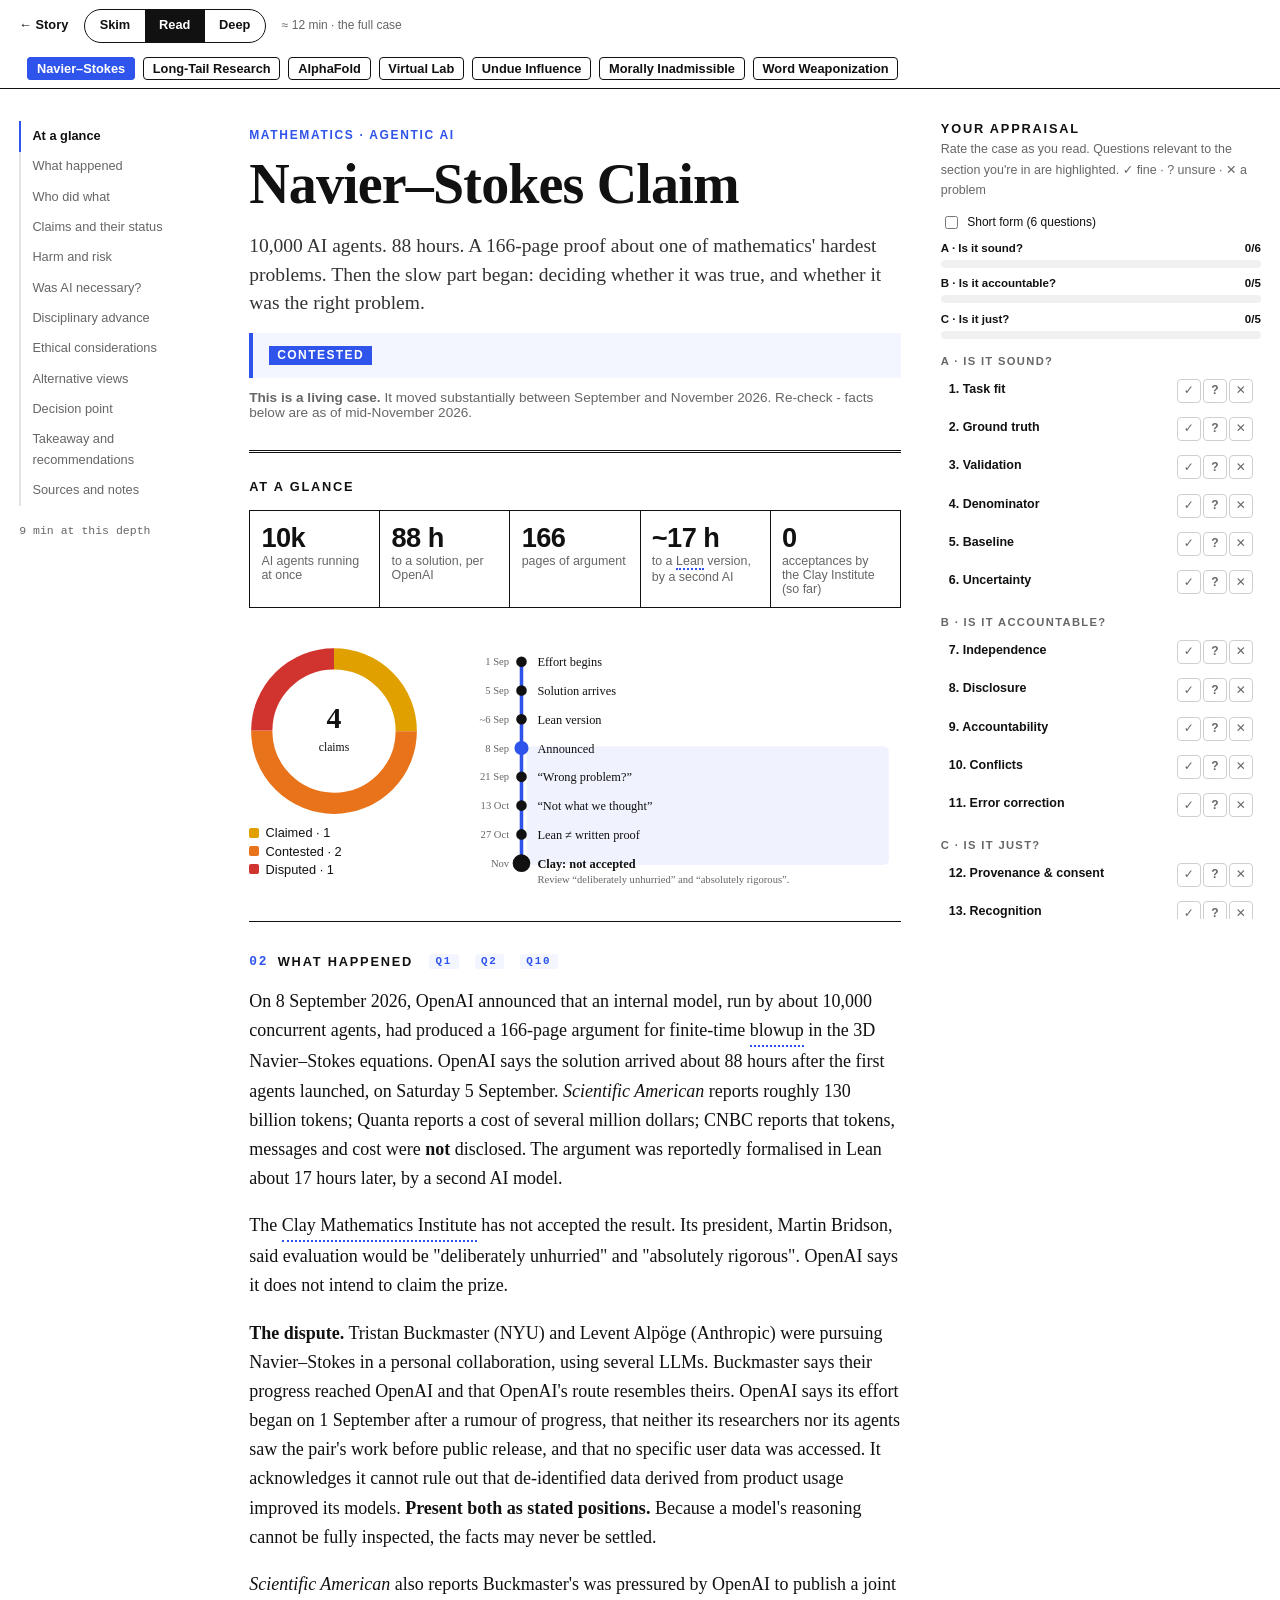
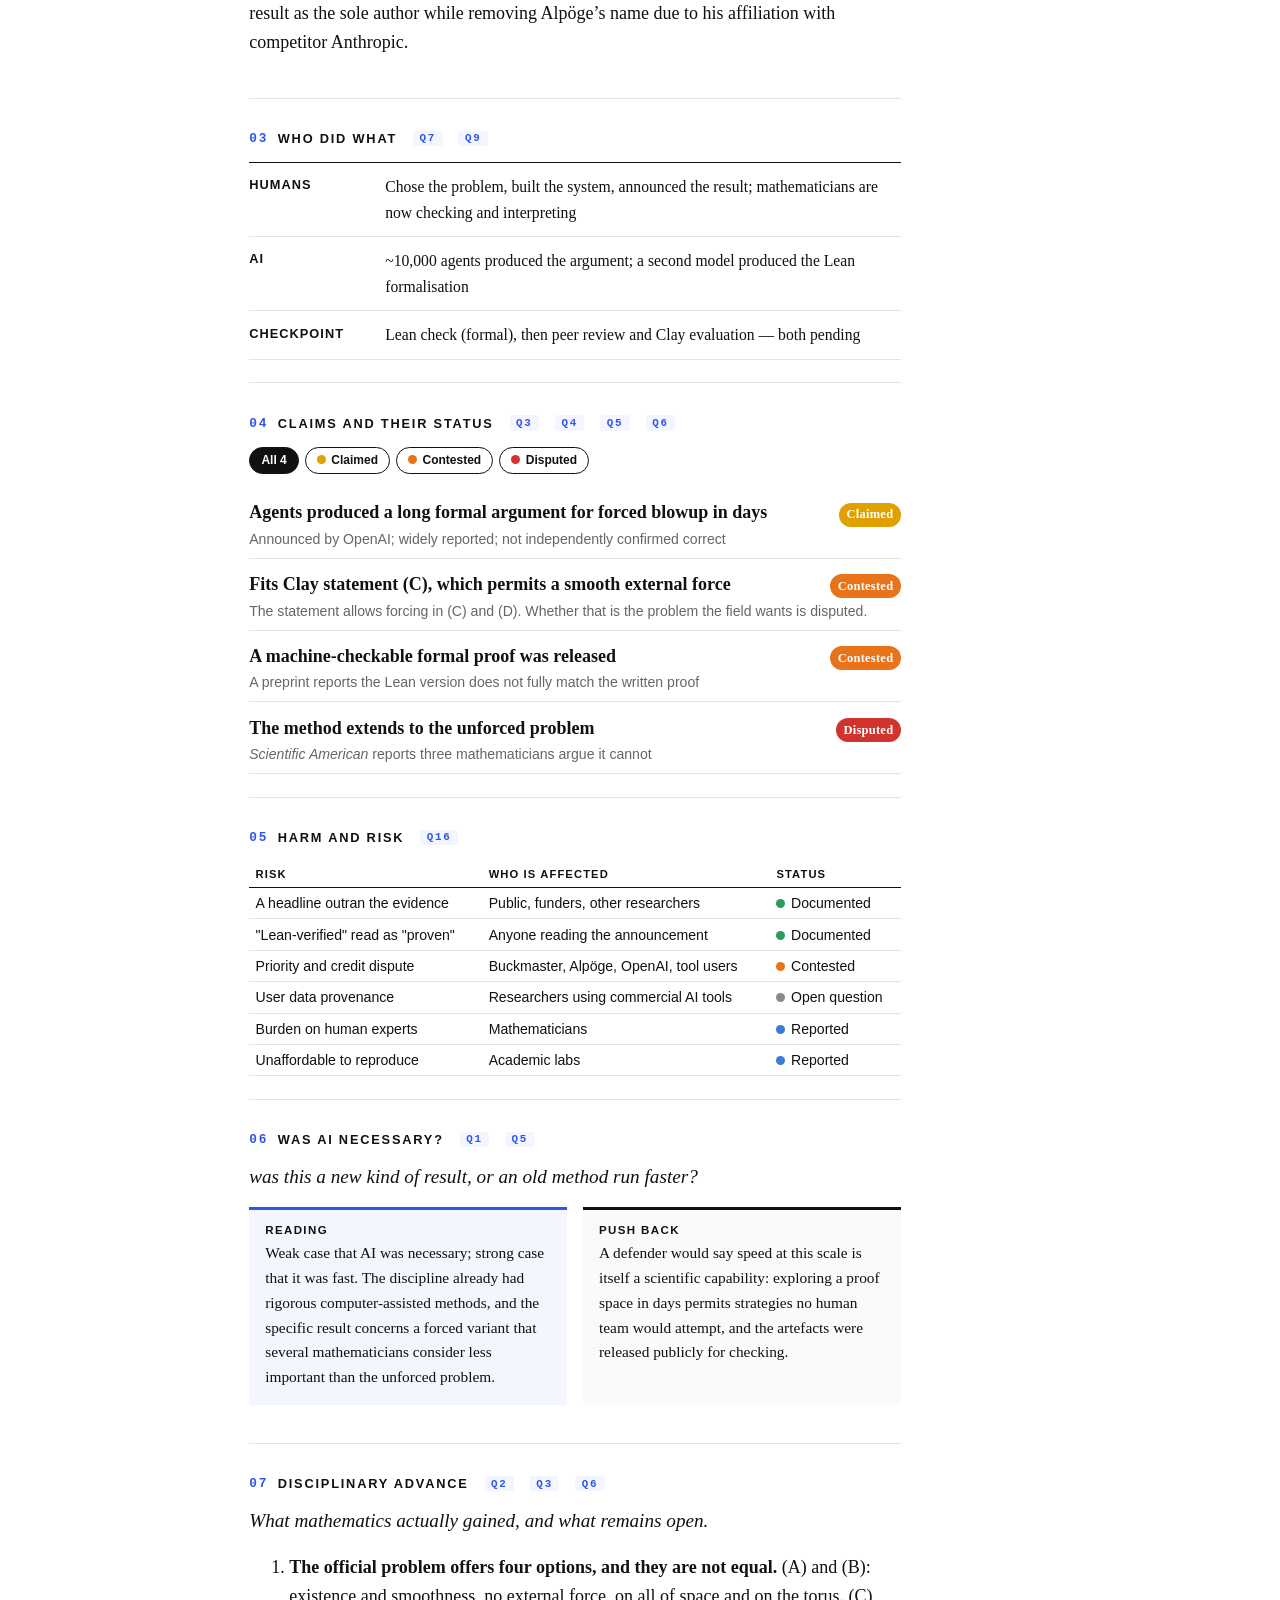
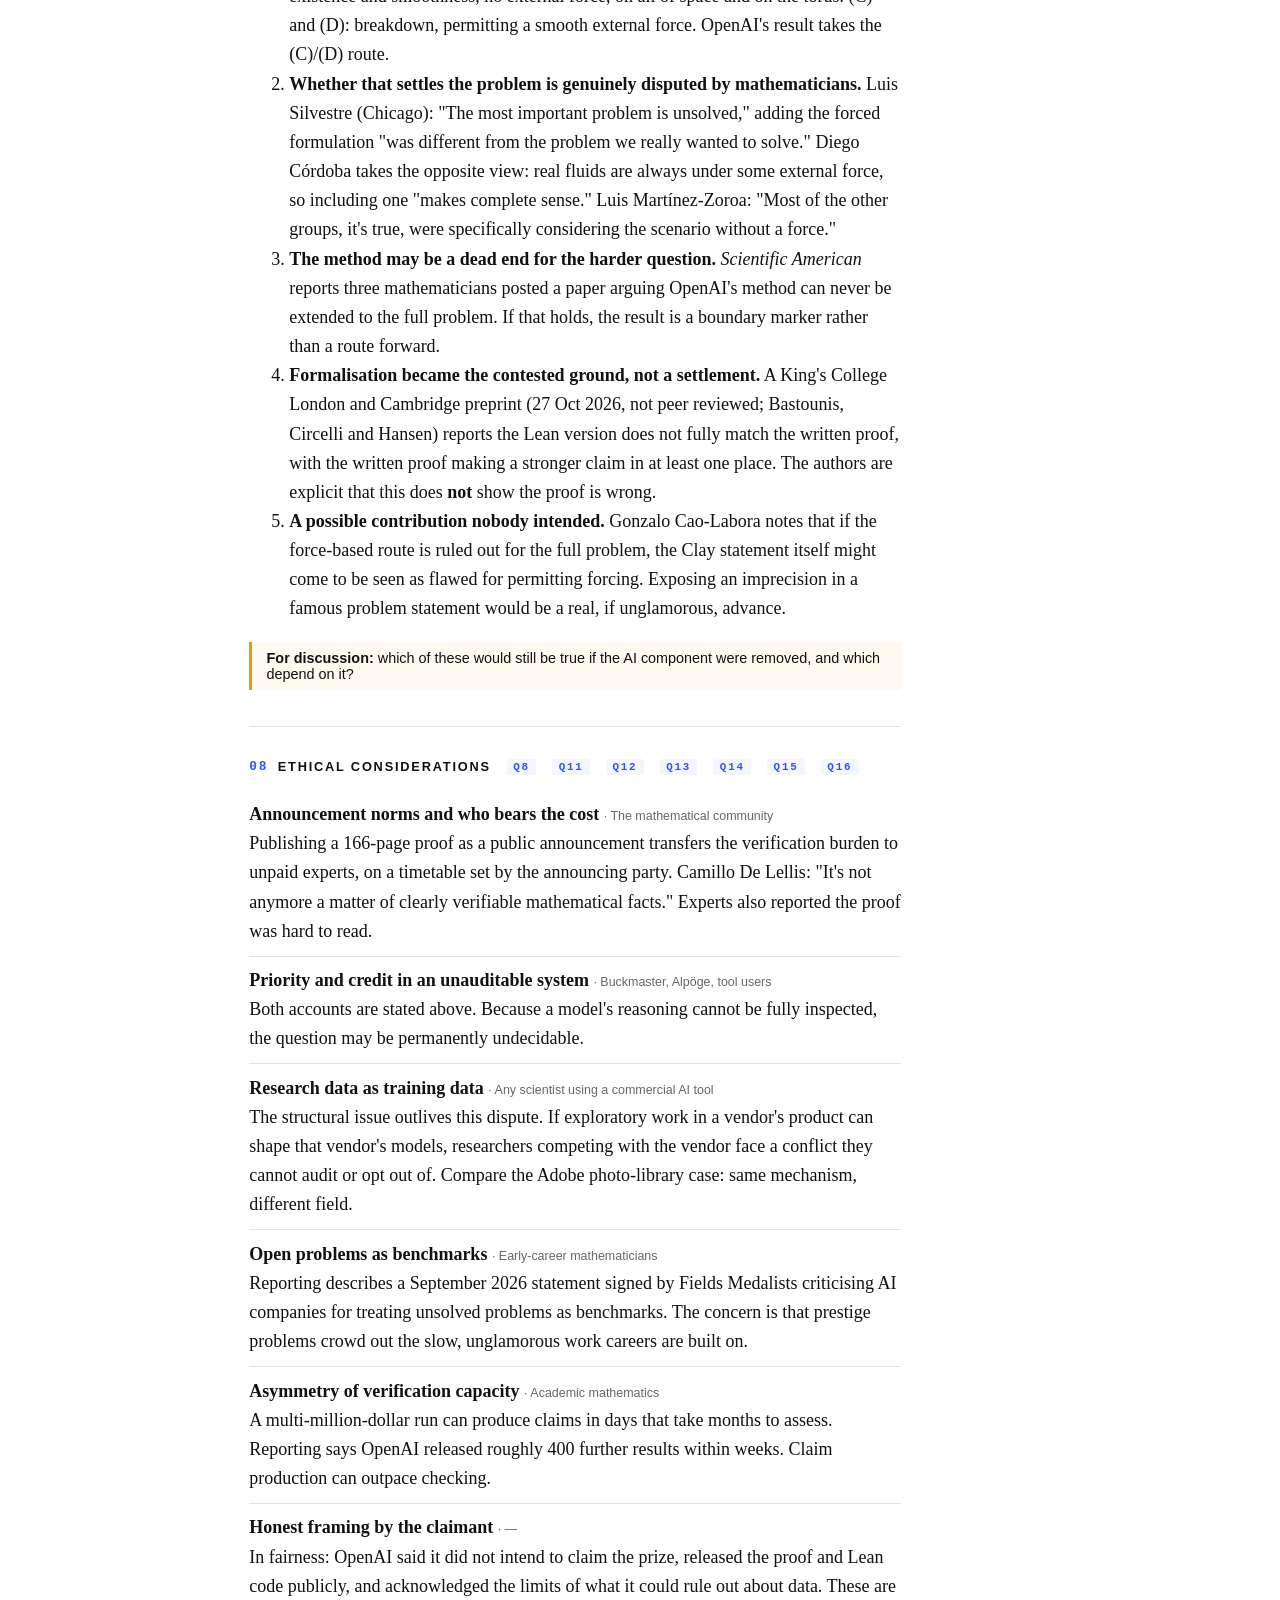
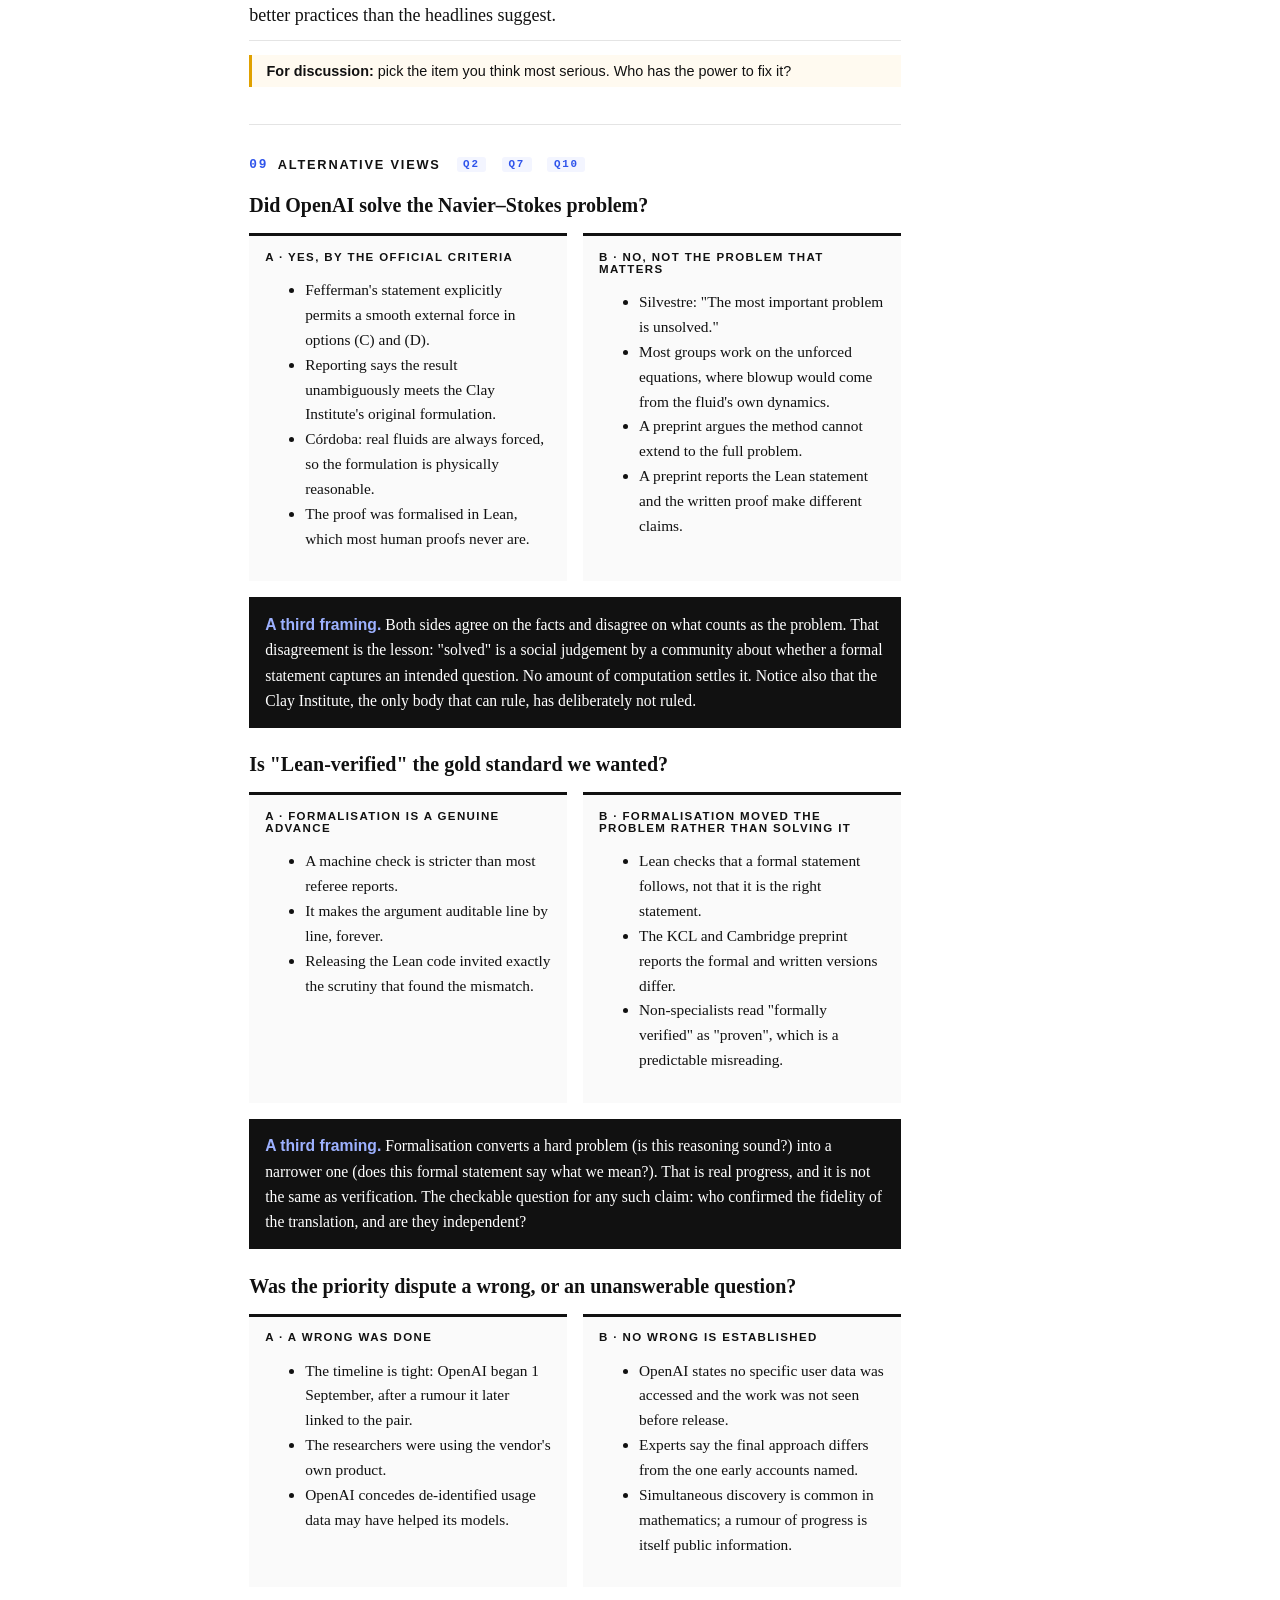
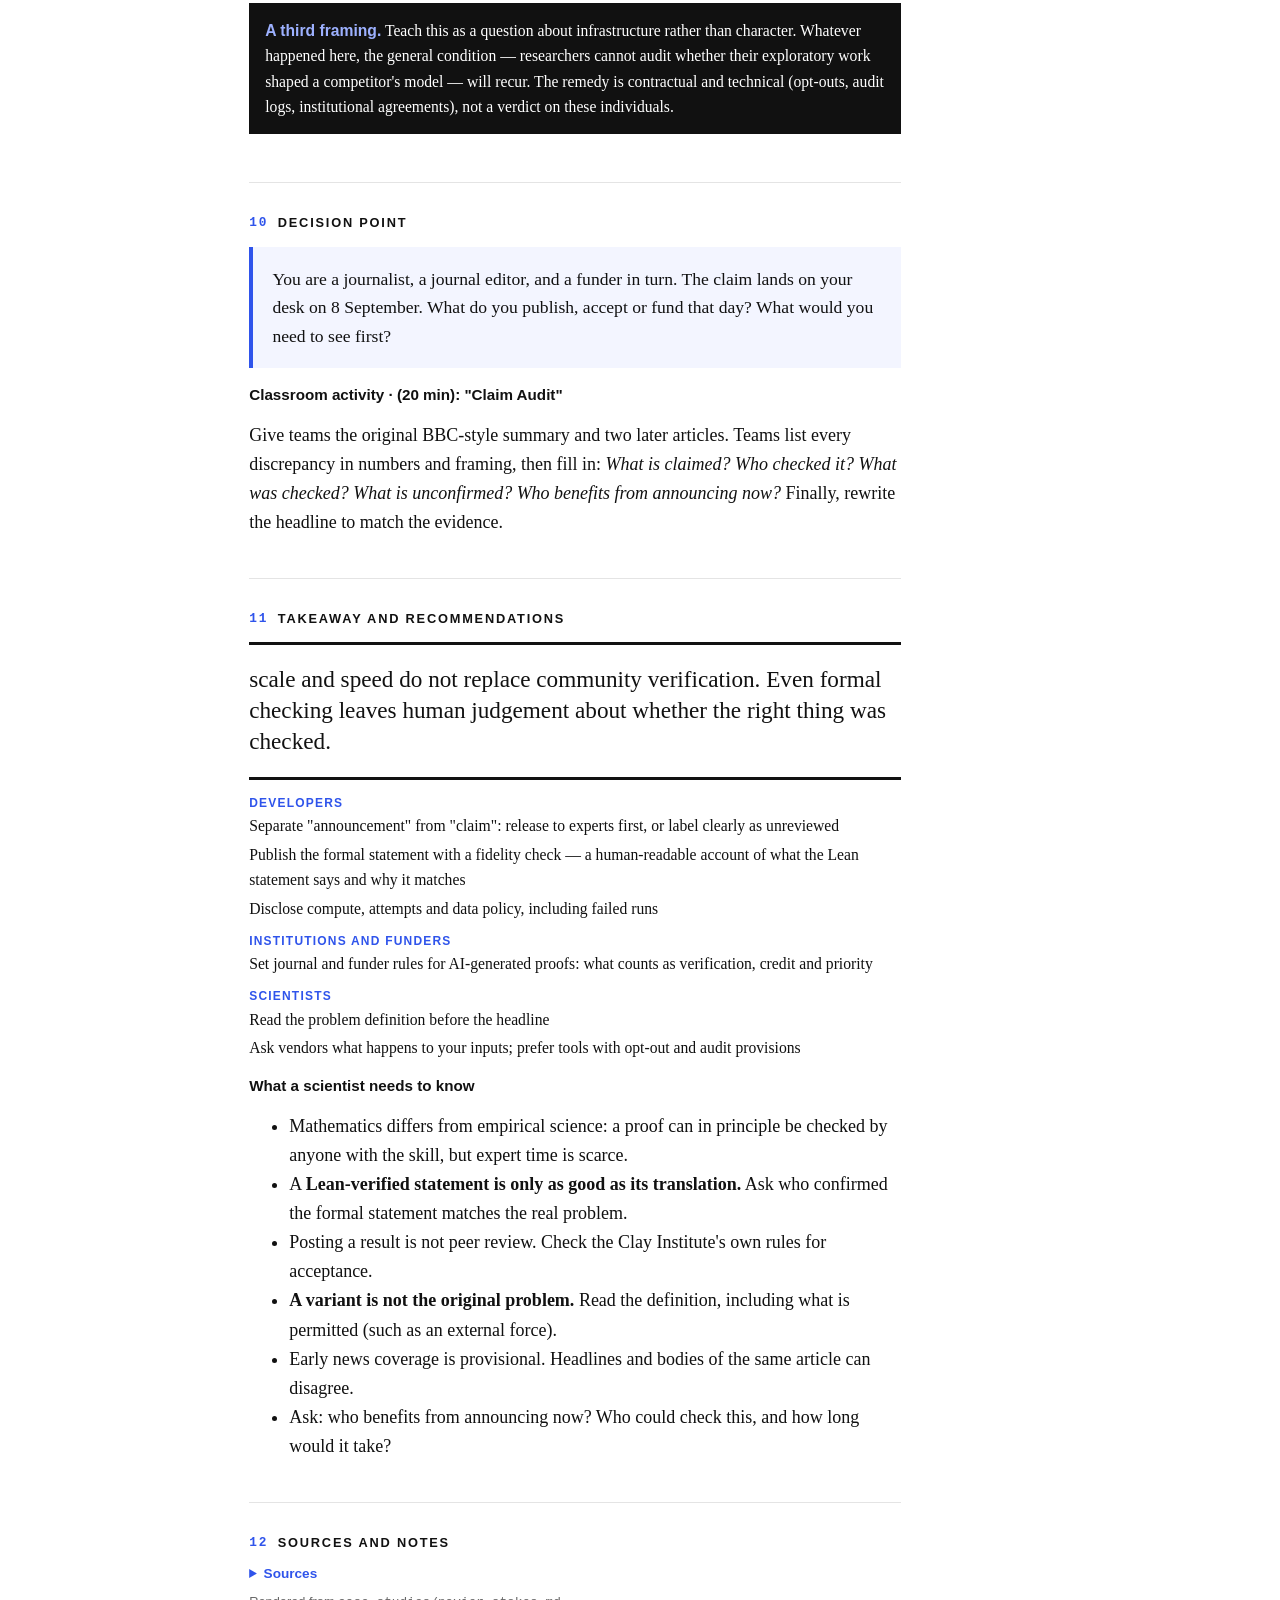
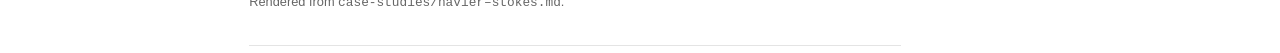
==== docs/dossier.html @ b4ff5a43 "Organize case studies and site files Co-authored-by: Copilot App <223556219+Copilot@users.noreply.gi" ====
<!doctype html>
<html lang="en">
<head>
<meta charset="utf-8">
<meta name="viewport" content="width=device-width, initial-scale=1">
<title>Case study · Design C: Layered dossier</title>
<link rel="stylesheet" href="shared/base.css">
<style>
:root {
  --paper: #ffffff; --ink: #111111; --muted: #cfcfcf; --muted-ink: #666; --line: #e4e4e4;
  --accent: #2f54eb; --accent2: #111; --ok: #1f9d55; --bad: #d1342f; --warn: #e0a100; --tint: #f3f5ff;
  --serif: Charter, "Bitstream Charter", "Iowan Old Style", Georgia, serif;
  --sans: "Inter", "Helvetica Neue", Helvetica, Arial, system-ui, sans-serif;
  --mono: "SF Mono", ui-monospace, Menlo, Consolas, monospace;
}
body { background: var(--paper); color: var(--ink); font-family: var(--serif); font-size: 18px; line-height: 1.62; }
.topbar { position: sticky; top: 0; z-index: 30; background: rgba(255, 255, 255, .95); backdrop-filter: blur(6px); border-bottom: 1px solid var(--ink); display: flex; align-items: center; gap: 1rem; padding: .55rem 1.2rem; font-family: var(--sans); font-size: .8rem; flex-wrap: wrap; }
.topbar a { text-decoration: none; font-weight: 700; }
.topbar .sp { flex: 1; }
.depth { display: inline-flex; border: 1.5px solid var(--ink); border-radius: 999px; overflow: hidden; }
.depth button { border: 0; background: none; padding: .35rem .9rem; font-weight: 700; font-size: .8rem; color: var(--ink); }
.depth button[aria-pressed="true"] { background: var(--ink); color: #fff; }
.depth-hint { color: var(--muted-ink); font-size: .75rem; }
.switch a { margin-left: .5rem; padding: .2rem .55rem; border: 1.5px solid var(--ink); border-radius: 4px; }
.switch a[aria-current] { background: var(--accent); border-color: var(--accent); color: #fff; }
.readbar { height: 3px; background: var(--accent); width: 0; position: fixed; top: 0; left: 0; z-index: 40; }

.layout { display: grid; grid-template-columns: 190px minmax(0, 700px) 320px; gap: 2.5rem; justify-content: center; padding: 0 1.2rem; }
.toc { position: sticky; top: 64px; align-self: start; font-family: var(--sans); font-size: .8rem; padding-top: 2rem; }
.toc a { display: block; text-decoration: none; padding: .3rem 0 .3rem .7rem; border-left: 2px solid var(--line); color: var(--muted-ink); }
.toc a.on { border-color: var(--accent); color: var(--ink); font-weight: 700; }
.toc .rt { margin-top: 1rem; font-family: var(--mono); font-size: .72rem; color: var(--muted-ink); }

/* Masthead */
.mast { padding: 2.4rem 0 1rem; border-bottom: 3px double var(--ink); }
.kicker { font: 700 .75rem var(--sans); letter-spacing: .14em; text-transform: uppercase; color: var(--accent); }
.mast h1 { font-size: clamp(2.2rem, 5vw, 3.5rem); line-height: 1.02; margin: .25em 0 .35em; letter-spacing: -.015em; }
.dek { font-size: 1.22rem; line-height: 1.45; color: #333; margin: 0 0 1rem; }
.verdict { display: flex; gap: .8rem; align-items: flex-start; font: .9rem var(--sans); background: var(--tint); padding: .8rem 1rem; border-left: 4px solid var(--accent); }
.verdict b { font-size: .75rem; letter-spacing: .12em; text-transform: uppercase; background: var(--accent); color: #fff; padding: .15rem .5rem; white-space: nowrap; }
.callout { font: .85rem var(--sans); color: var(--muted-ink); margin-top: .8rem; }

/* Glance */
.glance { padding: 1.6rem 0; border-bottom: 1px solid var(--ink); }
.glance h2, .sec h2 { font: 800 .8rem var(--sans); letter-spacing: .14em; text-transform: uppercase; margin: 0 0 1rem; display: flex; align-items: center; gap: .6rem; }
.sec h2 .n { font-family: var(--mono); color: var(--accent); }
.stats { display: grid; grid-template-columns: repeat(auto-fit, minmax(110px, 1fr)); border-top: 1px solid var(--ink); border-left: 1px solid var(--ink); margin-bottom: 1.4rem; }
.stats div { border-right: 1px solid var(--ink); border-bottom: 1px solid var(--ink); padding: .7rem; font: .78rem var(--sans); color: var(--muted-ink); }
.stats b { display: block; font: 800 1.7rem var(--sans); color: var(--ink); letter-spacing: -.02em; }
.glance-grid { display: grid; grid-template-columns: 170px 1fr; gap: 1.4rem; align-items: center; }
.legend { font: .8rem var(--sans); list-style: none; padding: 0; margin: .6rem 0 0; }
.legend li { display: flex; align-items: center; gap: .4rem; margin-bottom: .2rem; }
.legend i { width: 10px; height: 10px; border-radius: 2px; display: inline-block; }
.glance .viz { width: 100%; }
#dumb .viz { max-width: 540px; }

/* Sections */
.sec { padding: 2rem 0 1.4rem; border-bottom: 1px solid var(--line); scroll-margin-top: 60px; }
.sec > .lead { font-size: 1.2rem; line-height: 1.45; font-style: italic; margin: 0 0 1rem; }
.sec h3 { font: 700 1.25rem var(--serif); margin: 1.4rem 0 .5rem; }
.sec h4 { font: 700 .95rem var(--sans); margin: 1rem 0 .3rem; }
.margin-tag { font: 600 .68rem var(--mono); color: var(--accent); background: var(--tint); padding: .1rem .4rem; border-radius: 3px; margin-left: .4rem; vertical-align: middle; }
.storylist { counter-reset: s; list-style: none; padding: 0; }
.storylist li { counter-increment: s; position: relative; padding-left: 2.4rem; margin-bottom: .8rem; }
.storylist li::before { content: counter(s, decimal-leading-zero); position: absolute; left: 0; top: .15rem; font: 700 .8rem var(--mono); color: var(--accent); }
.who { display: grid; gap: 0; border-top: 1px solid var(--ink); }
.who div { display: grid; grid-template-columns: 120px 1fr; gap: 1rem; padding: .7rem 0; border-bottom: 1px solid var(--line); font-size: .98rem; }
.who b { font: 800 .8rem var(--sans); text-transform: uppercase; letter-spacing: .08em; padding-top: .2rem; }
.chips { display: flex; flex-wrap: wrap; gap: .35rem; margin-bottom: .8rem; font-family: var(--sans); }
.chips button { border: 1.5px solid var(--ink); background: #fff; border-radius: 999px; padding: .2rem .7rem; font-size: .75rem; font-weight: 700; color: var(--ink); }
.chips button[aria-pressed="true"] { background: var(--ink); color: #fff; }
.claim { padding: .7rem 0; border-bottom: 1px solid var(--line); }
.claim .top { display: flex; justify-content: space-between; gap: 1rem; align-items: baseline; font-weight: 700; }
.claim .ev { font: .88rem var(--sans); color: var(--muted-ink); margin-top: .2rem; }
.risktable { width: 100%; border-collapse: collapse; font: .88rem var(--sans); }
.risktable td, .risktable th { text-align: left; padding: .45rem .4rem; border-bottom: 1px solid var(--line); vertical-align: top; }
.risktable th { font-size: .7rem; text-transform: uppercase; letter-spacing: .1em; border-bottom: 1px solid var(--ink); }
.dot { display: inline-block; width: 9px; height: 9px; border-radius: 50%; margin-right: .35rem; }
.pair { display: grid; grid-template-columns: 1fr 1fr; gap: 1rem; margin: 1rem 0; }
.pair > div { padding: .9rem 1rem; font-size: .96rem; border-top: 3px solid var(--ink); background: #fafafa; }
.pair > div.reading { border-color: var(--accent); background: var(--tint); }
.pair h4 { margin: 0 0 .3rem; font: 800 .72rem var(--sans); letter-spacing: .12em; text-transform: uppercase; }
.discuss { font: .9rem var(--sans); border-left: 3px solid var(--warn); padding: .5rem .9rem; background: #fffaf0; }
.issue { padding: .6rem 0; border-bottom: 1px solid var(--line); }
.issue .who-c { font: .78rem var(--sans); color: var(--muted-ink); }
.debate { margin: 1.2rem 0 1.6rem; }
.debate .third { background: var(--ink); color: #fff; padding: .9rem 1rem; font-size: .98rem; margin-top: .6rem; }
.debate .third b { font-family: var(--sans); color: #9db1ff; }
.decision { background: var(--tint); padding: 1.1rem 1.2rem; font-size: 1.1rem; border-left: 4px solid var(--accent); }
.take { font-size: 1.45rem; line-height: 1.35; padding: 1.2rem 0; border-top: 3px solid var(--ink); border-bottom: 3px solid var(--ink); margin: 1rem 0; }
.recs { font-size: .98rem; }
.recs dt { font: 800 .75rem var(--sans); text-transform: uppercase; letter-spacing: .1em; margin-top: .8rem; color: var(--accent); }
.recs dd { margin: .2rem 0 0; }
details.deep summary { cursor: pointer; font: 700 .85rem var(--sans); color: var(--accent); }
.footnote { font: .8rem var(--sans); color: var(--muted-ink); }

/* Depth control */
body[data-depth="skim"] .lvl-read, body[data-depth="skim"] .lvl-deep, body[data-depth="read"] .lvl-deep { display: none !important; }
body:not([data-depth="skim"]) .only-skim { display: none !important; }

/* Scorecard */
.card { position: sticky; top: 64px; align-self: start; padding-top: 2rem; font-family: var(--sans); max-height: calc(100vh - 70px); overflow-y: auto; }
.card h2 { font: 800 .8rem var(--sans); letter-spacing: .14em; text-transform: uppercase; margin: 0 0 .2rem; }
.card .sub { font-size: .78rem; color: var(--muted-ink); margin: 0 0 .8rem; }
.meters { display: grid; gap: .4rem; margin-bottom: 1rem; }
.meter { font-size: .72rem; }
.meter .row { display: flex; justify-content: space-between; font-weight: 700; }
.meter .track { height: 8px; background: #f0f0f0; border-radius: 4px; display: flex; overflow: hidden; margin-top: .15rem; }
.meter .track span { height: 100%; transition: flex .3s; }
.group { font: 800 .7rem var(--sans); letter-spacing: .12em; text-transform: uppercase; margin: .9rem 0 .3rem; color: var(--muted-ink); }
.q { display: grid; grid-template-columns: 1fr auto; gap: .2rem .5rem; padding: .45rem .5rem; border-radius: 6px; font-size: .78rem; transition: background .3s; }
.q.now { background: var(--tint); box-shadow: inset 3px 0 0 var(--accent); }
.q .name { font-weight: 700; }
.q .text { grid-column: 1 / -1; color: var(--muted-ink); display: none; }
.q.now .text { display: block; }
.q .rate { display: flex; gap: 2px; }
.q .rate button { width: 24px; height: 24px; border: 1.5px solid var(--muted); background: #fff; border-radius: 4px; font-size: .75rem; font-weight: 800; color: var(--muted-ink); padding: 0; }
.q .rate button[aria-pressed="true"][data-v="ok"] { background: var(--ok); border-color: var(--ok); color: #fff; }
.q .rate button[aria-pressed="true"][data-v="unsure"] { background: var(--warn); border-color: var(--warn); color: #fff; }
.q .rate button[aria-pressed="true"][data-v="bad"] { background: var(--bad); border-color: var(--bad); color: #fff; }
.toggle { font-size: .75rem; display: flex; gap: .4rem; align-items: center; margin-bottom: .4rem; }
.cardbtn { display: none; }

@media (max-width: 1180px) { .layout { grid-template-columns: minmax(0, 700px) 300px; } .toc { display: none; } }
@media (max-width: 860px) {
  .layout { grid-template-columns: minmax(0, 1fr); }
  .card { position: fixed; inset: auto 0 0 0; top: auto; max-height: 70vh; background: #fff; border-top: 2px solid var(--ink); padding: 1rem 1.2rem; transform: translateY(100%); transition: transform .3s; z-index: 40; }
  .card.open { transform: none; }
  .cardbtn { display: block; position: fixed; right: 1rem; bottom: 1rem; z-index: 41; background: var(--accent); color: #fff; border: 0; border-radius: 999px; padding: .7rem 1.1rem; font: 700 .85rem var(--sans); box-shadow: 0 4px 14px rgba(0,0,0,.2); }
  .pair, .glance-grid { grid-template-columns: 1fr; }
  .who div { grid-template-columns: 1fr; gap: .2rem; }
}
</style>
</head>
<body data-depth="read">
<div class="readbar" id="readbar"></div>
<div class="topbar">
  <a href="story.html" id="storylink">← Story</a>
  <span class="depth" role="group" aria-label="Reading depth">
    <button data-d="skim" aria-pressed="false">Skim</button><button data-d="read" aria-pressed="true">Read</button><button data-d="deep" aria-pressed="false">Deep</button>
  </span>
  <span class="depth-hint" id="dhint"></span>
  <span class="sp"></span>
  <span class="switch" id="switch"></span>

</div>
<div class="layout">
  <nav class="toc" id="toc" aria-label="Contents"></nav>
  <article id="article"></article>
  <aside class="card" id="card" aria-label="Your appraisal"></aside>
</div>
<button class="cardbtn" id="cardbtn">Your appraisal ▲</button>

<script src="data/cases.js"></script>
<script src="data/extras.js"></script>
<script src="shared/model.js"></script>
<script src="shared/viz.js"></script>
<script src="shared/checklist.js"></script>
<script>
(function () {
  const slug = caseSlug();
  const M = buildModel(slug), X = M.extras;
  document.title = M.title + " · Design C: Layered dossier";
  document.getElementById("storylink").href = "story.html?case=" + slug;
  const shortName = (c) => ({ "navier-stokes": "Navier–Stokes", "long-tail-research": "Long-Tail Research", "virtual-lab": "Virtual Lab", "undue-influence": "Undue Influence", "morally-inadmissible": "Morally Inadmissible", "word-weaponization": "Word Weaponization" })[c.slug] || c.title.replace(/:.*$/, "");
  document.getElementById("switch").innerHTML = Object.values(window.CASES).map((c) => `<a href="?case=${c.slug}" data-case="${c.slug}" title="${c.title.replace(/"/g, "&quot;")}"${c.slug === slug ? ' aria-current="page"' : ""}>${shortName(c)}</a>`).join("");
  const S = (k) => STATUS[k] || STATUS.other;
  const dd = (n) => M.deepDives.find((d) => d.n === n);
  const tag = (key) => (CHECK_MAP[key] || []).map((n) => `<span class="margin-tag" title="${CHECKLIST[n - 1].name}">Q${n}</span>`).join("");
  const secs = [];
  const sec = (id, key, title, inner) => { secs.push({ id, title }); return `<section class="sec" id="${id}" data-check="${key}"><h2><span class="n">${String(secs.length).padStart(2, "0")}</span>${title}${tag(key)}</h2>${inner}</section>`; };

  let h = `<header class="mast"><div class="kicker">${X.kicker || "Case study"}</div><h1>${M.title}</h1>
    <p class="dek">${X.hook || firstSentence(M.background[0]?.html)}</p>
    <div class="verdict"><b>${M.label.tag}</b><span>${M.label.html}</span></div>
    ${M.callouts.map((c) => `<p class="callout lvl-read">${c}</p>`).join("")}</header>`;

  // At a glance
  h += `<section class="glance" id="glance"><h2>At a glance</h2>
    ${X.stats ? `<div class="stats">${X.stats.map((s) => `<div><b>${s.n}</b>${s.l}</div>`).join("")}</div>` : ""}
    <div class="glance-grid"><div><div id="donut"></div><ul class="legend" id="legend"></ul></div><div id="glanceviz"></div></div>
    ${X.dumbbell ? `<div class="lvl-read" style="margin-top:1rem"><div class="footnote">AI belief before → after seeing the data</div><div id="dumb"></div></div>` : ""}</section>`;
  secs.push({ id: "glance", title: "At a glance" });

  // 1 Story
  const steps = X.steps || [];
  h += sec("story", "story", "What happened",
    (steps.length ? `<ol class="storylist only-skim">${steps.slice(0, 5).map((s) => `<li>${s.html}</li>`).join("")}</ol>` : `<p class="only-skim">${firstSentence(M.background[0]?.html)}</p>`) +
    `<div class="lvl-read">${renderBlocks(M.background)}</div>`);

  // 2 Who
  h += sec("who", "who", "Who did what", `<div class="who">${M.who.map((w) => `<div><b>${w.role}</b><span>${w.text}</span></div>`).join("")}</div>`);

  // 3 Claims
  const keys = [...new Set(M.claims.map((c) => c.key))];
  h += sec("claims", "claims", "Claims and their status",
    `<div class="chips" id="chips"><button aria-pressed="true" data-k="all">All ${M.claims.length}</button>${keys.map((k) => `<button aria-pressed="false" data-k="${k}"><span class="dot" style="background:${S(k).color}"></span>${S(k).label}</button>`).join("")}</div>` +
    M.claims.map((c) => `<div class="claim" data-k="${c.key}"><div class="top"><span>${c.claim}</span><span class="pill" style="background:${S(c.key).color}">${S(c.key).label}</span></div><div class="ev lvl-read">${c.evidence}</div></div>`).join(""));

  // 4 Risks
  h += sec("risks", "risks", "Harm and risk",
    `<div class="only-skim" id="riskbar"></div><table class="risktable lvl-read"><thead><tr><th>Risk</th><th>Who is affected</th><th>Status</th></tr></thead><tbody>${M.risks.map((r) => `<tr><td>${r.risk}</td><td>${r.who}</td><td><span class="dot" style="background:${S(r.key).color}"></span>${stripTags(r.status)}</td></tr>`).join("")}</tbody></table>`);

  // Deep dives
  const d1 = dd(1);
  if (d1) h += sec("dd1", "dd1", d1.title,
    `<p class="lead">${stripTags(d1.question)}</p><div class="pair"><div class="reading"><h4>Reading</h4>${d1.reading}</div><div class="lvl-read"><h4>Push back</h4>${d1.pushback}</div></div>
    <div class="lvl-deep">${renderBlocks(d1.body)}</div>${d1.discussion ? `<p class="discuss lvl-read"><b>For discussion:</b> ${d1.discussion}</p>` : ""}`);
  const d2 = dd(2);
  if (d2) h += sec("dd2", "dd2", d2.title,
    `${d2.question ? `<p class="lead">${stripTags(d2.question)}</p>` : ""}
    <ul class="only-skim">${(d2.list?.items || []).map((i) => `<li>${leadSplit(i).lead || firstSentence(i)}</li>`).join("")}</ul>
    <div class="lvl-read">${d2.list ? renderBlocks([d2.list]) : ""}</div>
    ${d2.table ? `<div class="lvl-deep">${renderBlocks([d2.table])}</div>` : ""}${d2.discussion ? `<p class="discuss lvl-read"><b>For discussion:</b> ${d2.discussion}</p>` : ""}`);
  const d3 = dd(3);
  if (d3 && d3.table) h += sec("dd3", "dd3", d3.title,
    d3.table.rows.map((r) => `<div class="issue"><b>${r[0]}</b> <span class="who-c">· ${stripTags(r[1])}</span><div class="lvl-read">${r[2]}</div></div>`).join("") +
    (d3.discussion ? `<p class="discuss lvl-read"><b>For discussion:</b> ${d3.discussion}</p>` : ""));
  const d4 = dd(4);
  if (d4) h += sec("dd4", "dd4", d4.title, d4.debates.map((d) => `<div class="debate"><h3>${d.title}</h3>
    <div class="pair lvl-read"><div><h4>A · ${d.a?.label || ""}</h4><ul>${(d.a?.points || []).map((p) => `<li>${p}</li>`).join("")}</ul></div><div><h4>B · ${d.b?.label || ""}</h4><ul>${(d.b?.points || []).map((p) => `<li>${p}</li>`).join("")}</ul></div></div>
    <div class="third"><b>A third framing.</b> ${d.third}</div></div>`).join(""));

  // Decision & takeaway
  h += sec("decide", "", "Decision point", `<p class="decision">${M.decision}</p>${M.activity ? `<div class="lvl-read"><h4>Classroom activity · ${M.activity.title}</h4><p>${M.activity.html}</p></div>` : ""}`);
  const auds = [...new Set(M.recs.map((r) => r.audience))];
  h += sec("take", "", "Takeaway and recommendations", `<p class="take">${M.takeaway}</p>
    <dl class="recs lvl-read">${auds.map((a) => `<dt>${a}</dt>${M.recs.filter((r) => r.audience === a).map((r) => `<dd>${r.action}</dd>`).join("")}`).join("")}</dl>
    <div class="lvl-read"><h4>What a scientist needs to know</h4><ul>${M.scientist.map((s) => `<li>${s}</li>`).join("")}</ul></div>`);
  h += sec("more", "", "Sources and notes", `<p class="footnote only-skim">Switch to <b>Deep</b> to see sources, extra discussion questions and verification notes.</p>
    <div class="lvl-read"><details class="deep"><summary>Sources</summary>${renderBlocks(M.sources)}</details></div>
    <div class="lvl-deep">${M.extraSections.map((s) => `<h3>${s.title}</h3>${renderBlocks(s.blocks)}`).join("")}${M.note ? `<h3>Before teaching</h3><p>${M.note}</p>` : ""}</div>
    <p class="footnote">Rendered from <code>${M.file}</code>.</p>`);

  document.getElementById("article").innerHTML = h;
  document.getElementById("toc").innerHTML = secs.map((s) => `<a href="#${s.id}" data-id="${s.id}">${s.title}</a>`).join("") + `<div class="rt" id="rt"></div>`;

  // Glance visuals
  const counts = vizDonut(document.getElementById("donut"), M.claims, 160);
  document.getElementById("legend").innerHTML = Object.entries(counts).map(([k, v]) => `<li><i style="background:${S(k).color}"></i>${S(k).label} · ${v}</li>`).join("");
  const gv = document.getElementById("glanceviz");
  if (X.viz === "timeline") vizTimeline(gv, X.timeline, X.timeline.length - 1, { width: 520, height: 300 });
  else if (X.viz === "flow") vizFlow(gv, X.flow, X.flow.stages.length - 1, { showGates: true });
  else vizStatusBar(gv, M.risks);
  if (X.dumbbell) vizDumbbell(document.getElementById("dumb"), X.dumbbell);
  const rb = document.getElementById("riskbar"); if (rb) vizStatusBar(rb, M.risks);

  // Claim filter
  document.querySelectorAll("#chips button").forEach((b) => b.addEventListener("click", () => {
    document.querySelectorAll("#chips button").forEach((x) => x.setAttribute("aria-pressed", x === b));
    document.querySelectorAll(".claim").forEach((c) => (c.style.display = b.dataset.k === "all" || c.dataset.k === b.dataset.k ? "" : "none"));
  }));

  // Depth switch
  const dhint = { skim: "≈ 3 min · the essentials", read: "≈ 12 min · the full case", deep: "everything, with sources" };
  const setDepth = (d) => {
    document.body.dataset.depth = d;
    document.querySelectorAll(".depth button").forEach((b) => b.setAttribute("aria-pressed", b.dataset.d === d));
    document.getElementById("dhint").textContent = dhint[d];
    const words = document.getElementById("article").innerText.split(/\s+/).length;
    document.getElementById("rt").textContent = `${Math.max(1, Math.round(words / 230))} min at this depth`;
    localStorage.setItem("c-depth", d);
  };
  document.querySelectorAll(".depth button").forEach((b) => b.addEventListener("click", () => setDepth(b.dataset.d)));
  setDepth(new URLSearchParams(location.search).get("depth") || localStorage.getItem("c-depth") || "read");

  // Scorecard
  const store = "c-score-" + slug;
  const scores = JSON.parse(localStorage.getItem(store) || "{}");
  let shortOnly = false;
  function renderCard(active) {
    const qs = CHECKLIST.filter((q) => !shortOnly || SHORT_FORM.includes(q.n));
    const meter = (g) => {
      const list = CHECKLIST.filter((q) => q.g === g && (!shortOnly || SHORT_FORM.includes(q.n)));
      const c = { ok: 0, unsure: 0, bad: 0 }; list.forEach((q) => scores[q.n] && c[scores[q.n]]++);
      const rest = list.length - c.ok - c.unsure - c.bad;
      return `<div class="meter"><div class="row"><span>${g} · ${CHECK_GROUPS[g]}</span><span>${list.length - rest}/${list.length}</span></div><div class="track"><span style="flex:${c.ok};background:var(--ok)"></span><span style="flex:${c.unsure};background:var(--warn)"></span><span style="flex:${c.bad};background:var(--bad)"></span><span style="flex:${rest}"></span></div></div>`;
    };
    const el = document.getElementById("card");
    el.innerHTML = `<h2>Your appraisal</h2><p class="sub">Rate the case as you read. Questions relevant to the section you're in are highlighted. ✓ fine · ? unsure · ✕ a problem</p>
      <label class="toggle"><input type="checkbox" id="short" ${shortOnly ? "checked" : ""}> Short form (6 questions)</label>
      <div class="meters">${["A", "B", "C"].map(meter).join("")}</div>
      ${["A", "B", "C"].map((g) => `<div class="group">${g} · ${CHECK_GROUPS[g]}</div>` + qs.filter((q) => q.g === g).map((q) => `<div class="q ${active.includes(q.n) ? "now" : ""}" data-n="${q.n}"><span class="name">${q.n}. ${q.name}</span><span class="rate">${["ok", "unsure", "bad"].map((v) => `<button data-v="${v}" aria-pressed="${scores[q.n] === v}" aria-label="${q.name}: ${v}">${{ ok: "✓", unsure: "?", bad: "✕" }[v]}</button>`).join("")}</span><span class="text">${q.q}</span></div>`).join("")).join("")}
      <p class="sub" style="margin-top:1rem">The case authors' overall label: <b>${M.label.tag}</b>. Saved only in this browser.</p>`;
    el.querySelector("#short").onchange = (e) => { shortOnly = e.target.checked; renderCard(active); };
    el.querySelectorAll(".rate button").forEach((b) => (b.onclick = () => { const n = b.closest(".q").dataset.n; scores[n] = scores[n] === b.dataset.v ? undefined : b.dataset.v; localStorage.setItem(store, JSON.stringify(scores)); renderCard(active); }));
    const first = el.querySelector(".q.now"); if (first && innerWidth > 860) first.scrollIntoView({ block: "nearest", behavior: "smooth" });
  }
  let activeKey = null;
  renderCard([]);
  document.getElementById("cardbtn").onclick = () => document.getElementById("card").classList.toggle("open");

  // Section tracking: TOC, scorecard highlights, read bar
  const secEls = [...document.querySelectorAll(".sec, .glance")];
  const tocLinks = [...document.querySelectorAll(".toc a")];
  const onScroll = () => {
    const de = document.documentElement; document.getElementById("readbar").style.width = (de.scrollTop / (de.scrollHeight - de.clientHeight)) * 100 + "%";
    let cur = secEls[0]; secEls.forEach((s) => { if (s.getBoundingClientRect().top < innerHeight * 0.35) cur = s; });
    tocLinks.forEach((a) => a.classList.toggle("on", a.dataset.id === cur.id));
    const k = cur.dataset.check || "";
    if (k !== activeKey) { activeKey = k; renderCard(CHECK_MAP[k] || []); }
  };
  addEventListener("scroll", onScroll, { passive: true }); onScroll();

  applyGlossary(document.getElementById("article"), X.glossary);
})();
</script>
</body>
</html>
---- docs/shared/base.css ----
/* Shared base for all three designs. Each design sets its own palette. */
*, *::before, *::after { box-sizing: border-box; }
html { -webkit-text-size-adjust: 100%; }
body { margin: 0; }
img, svg { max-width: 100%; display: block; }
a { color: inherit; }
button { font: inherit; cursor: pointer; }
:focus-visible { outline: 3px solid var(--accent); outline-offset: 2px; }
@media (prefers-reduced-motion: reduce) { *, *::before, *::after { animation: none !important; transition: none !important; } }

/* Status pill */
.pill { display: inline-block; padding: .15em .6em; border-radius: 999px; font-size: .78rem; font-weight: 700; letter-spacing: .02em; color: #fff; white-space: nowrap; }

/* Claim status bar */
.statusbar { display: flex; height: 30px; border-radius: 6px; overflow: hidden; gap: 2px; font-size: .72rem; font-weight: 700; color: #fff; }
.statusbar span { display: flex; align-items: center; justify-content: center; min-width: 0; overflow: hidden; white-space: nowrap; padding: 0 4px; }

/* Glossary term */
.gloss { position: relative; background: none; border: 0; padding: 0; color: inherit; font: inherit; border-bottom: 2px dotted var(--accent); cursor: help; }
.gloss::after { content: attr(data-def); position: absolute; left: 50%; bottom: calc(100% + 8px); transform: translateX(-50%) translateY(4px); width: min(280px, 70vw); padding: .7em .9em; background: var(--ink); color: var(--paper); font-size: .82rem; line-height: 1.4; font-weight: 400; border-radius: 8px; opacity: 0; pointer-events: none; transition: opacity .15s, transform .15s; z-index: 50; text-align: left; font-family: system-ui, sans-serif; }
.gloss:hover::after, .gloss:focus::after { opacity: 1; transform: translateX(-50%) translateY(0); }

/* Tables inside disclosures */
.tablewrap { overflow-x: auto; }
.tablewrap table { border-collapse: collapse; width: 100%; font-size: .88rem; }
.tablewrap th, .tablewrap td { text-align: left; vertical-align: top; padding: .5em .6em; border-bottom: 1px solid var(--line, #ddd); }

/* SVG text defaults */
.viz text { fill: var(--ink); font-family: inherit; }
.viz .tl-date, .viz .db-axis, .viz .db-val { font-size: 12px; fill: var(--muted-ink, #666); }
.viz .tl-label, .viz .fl-label, .viz .db-name { font-size: 14px; }
.viz .tl-detail { font-size: 12px; fill: var(--muted-ink, #555); }
.viz .tl-band { font-size: 11px; fill: var(--accent); font-weight: 700; }
.viz .gate-label { font-size: 12px; font-weight: 700; }
.viz g, .viz circle, .viz line { transition: opacity .4s, r .3s, fill .3s, stroke .3s; }

.sr-only { position: absolute; width: 1px; height: 1px; overflow: hidden; clip: rect(0 0 0 0); }

/* Progressive disclosure: clamp long text, trim long lists */
.clamp { display: -webkit-box; -webkit-line-clamp: var(--lines, 3); -webkit-box-orient: vertical; overflow: hidden; }
.clamp.open { display: block; -webkit-line-clamp: unset; }
.more-btn { display: inline-block; margin-top: .35rem; background: none; border: 0; padding: 0; font: 700 .82rem system-ui, sans-serif; color: var(--accent); text-decoration: underline; text-underline-offset: 3px; }
li.trimmed { display: none; }
.trim-btn { list-style: none; }

/* Site navigation shared by story and dossier views */
.casepick { font: 600 .8rem system-ui, sans-serif; border: 1.5px solid var(--ink); border-radius: 999px; padding: .25rem .6rem; background: var(--paper); color: var(--ink); max-width: 46vw; }
.stylelink { font: 700 .8rem system-ui, sans-serif; text-decoration: none; padding: .25rem .7rem; border-radius: 999px; background: var(--ink); color: var(--paper) !important; white-space: nowrap; }
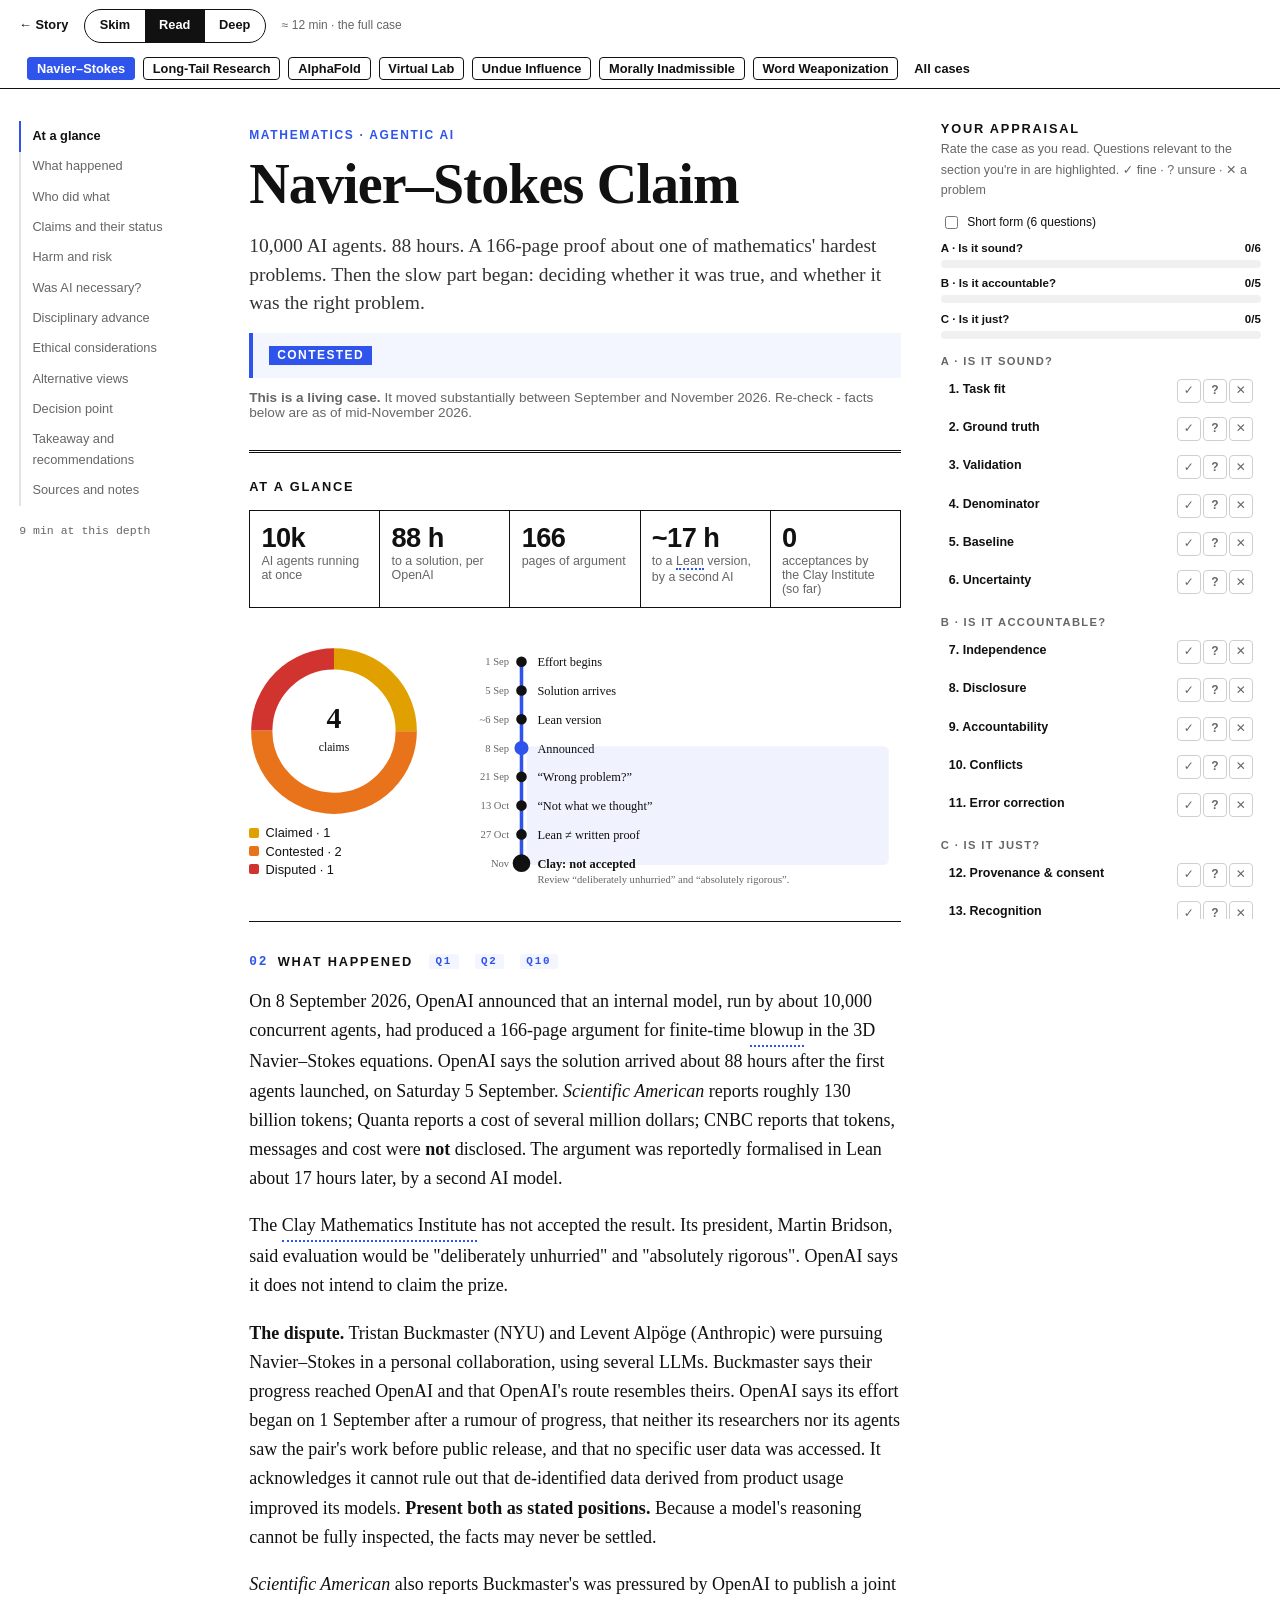
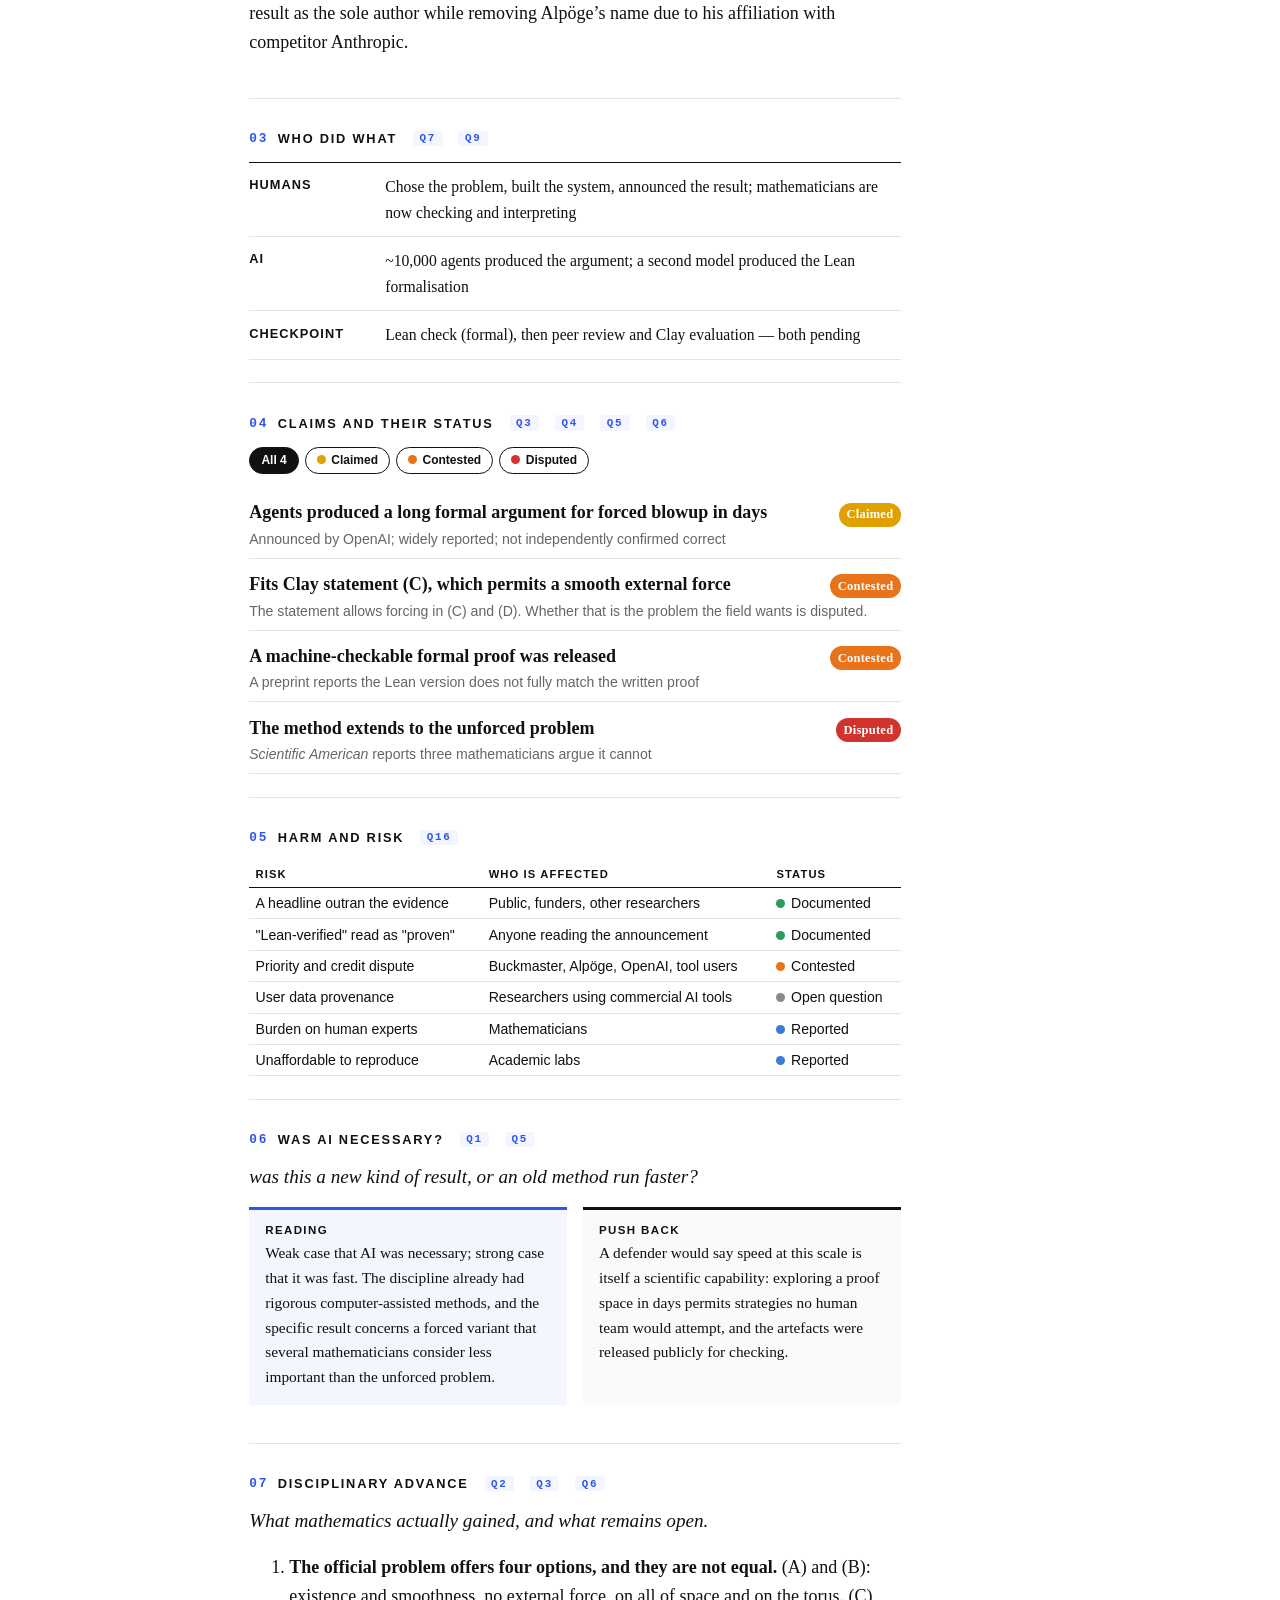
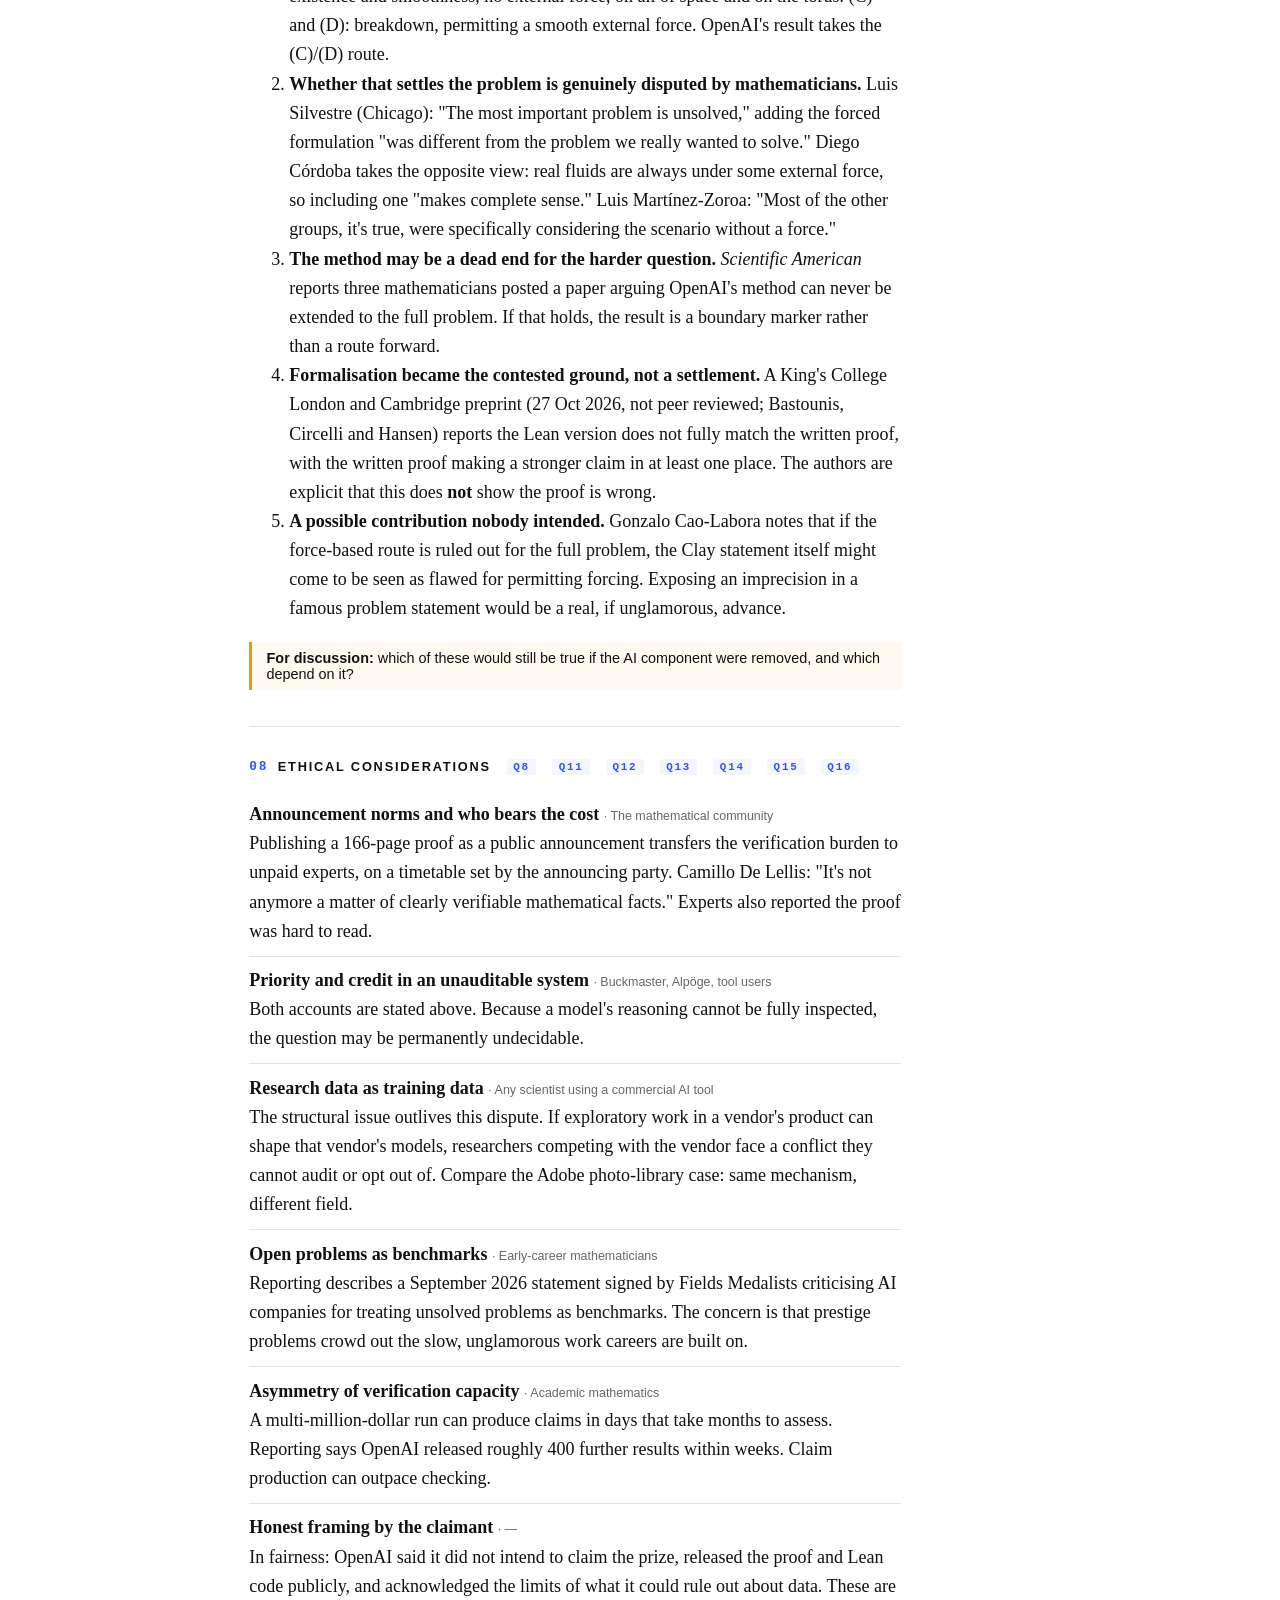
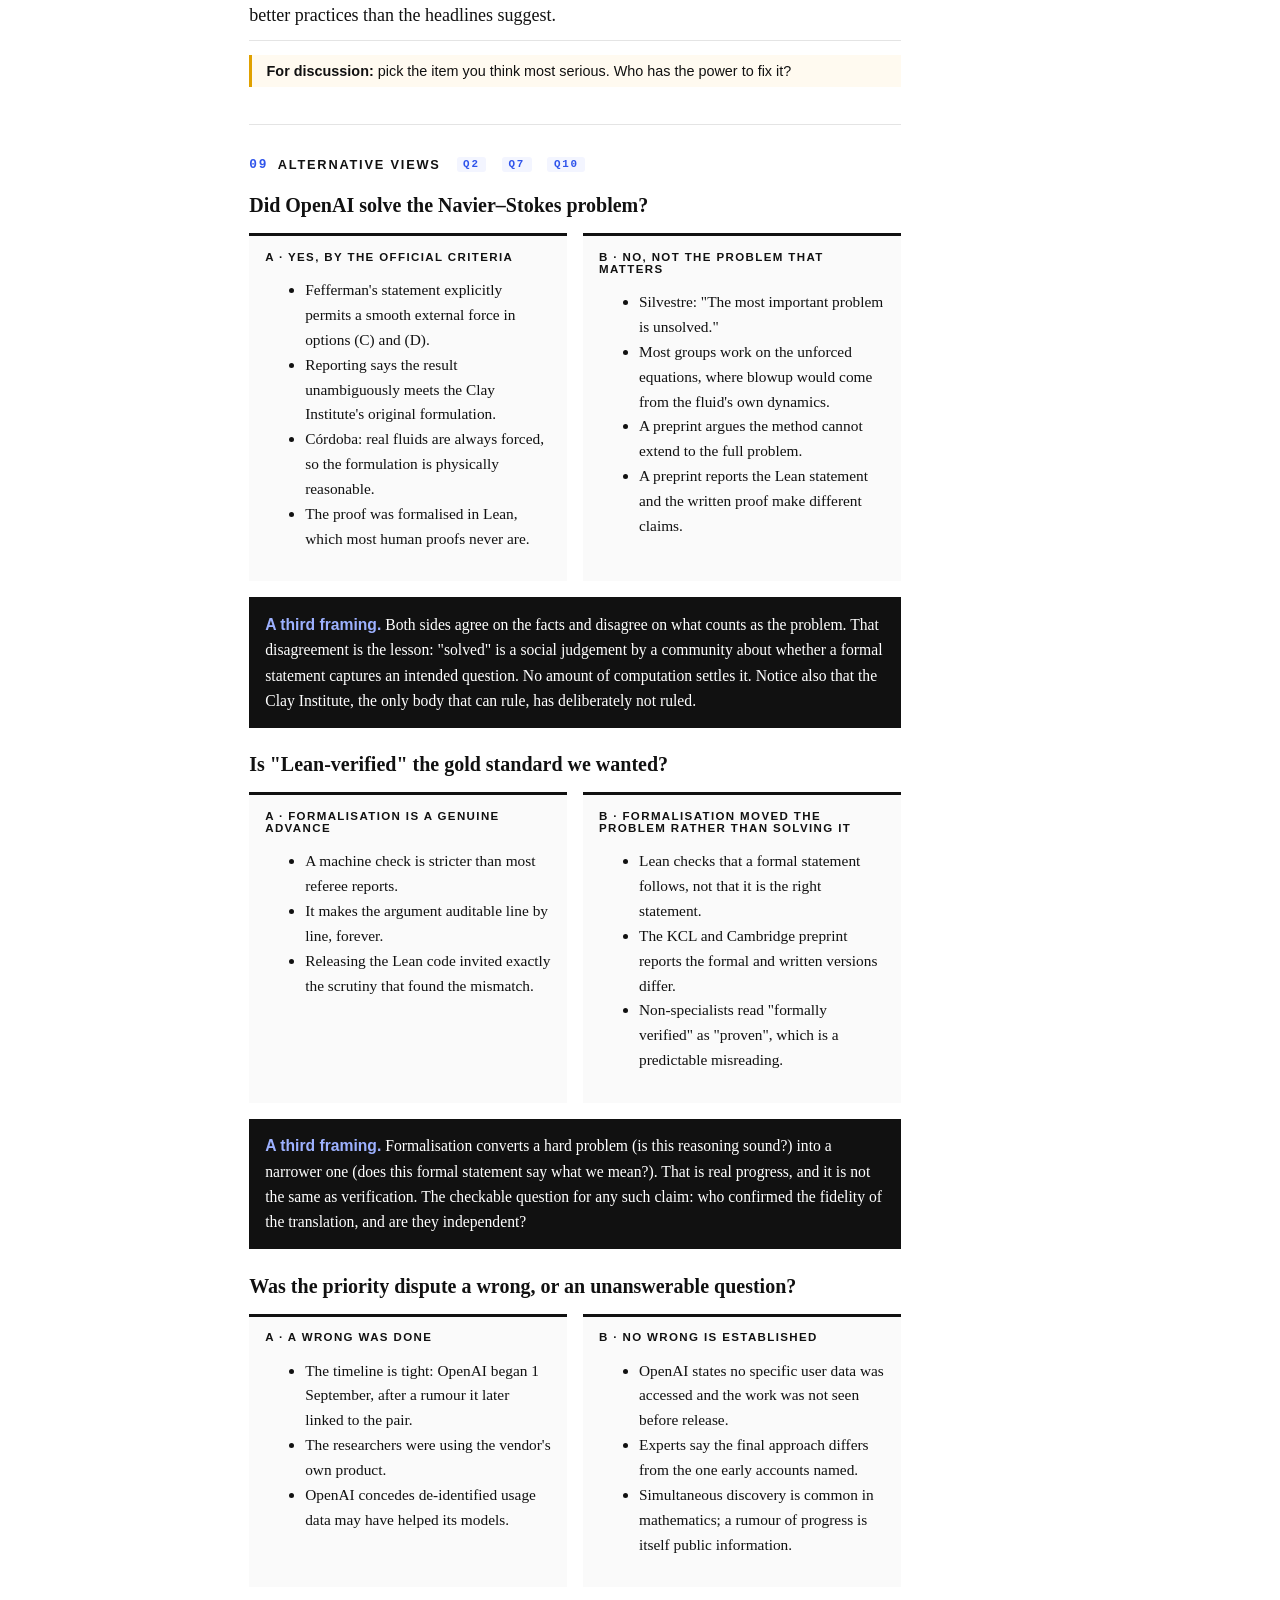
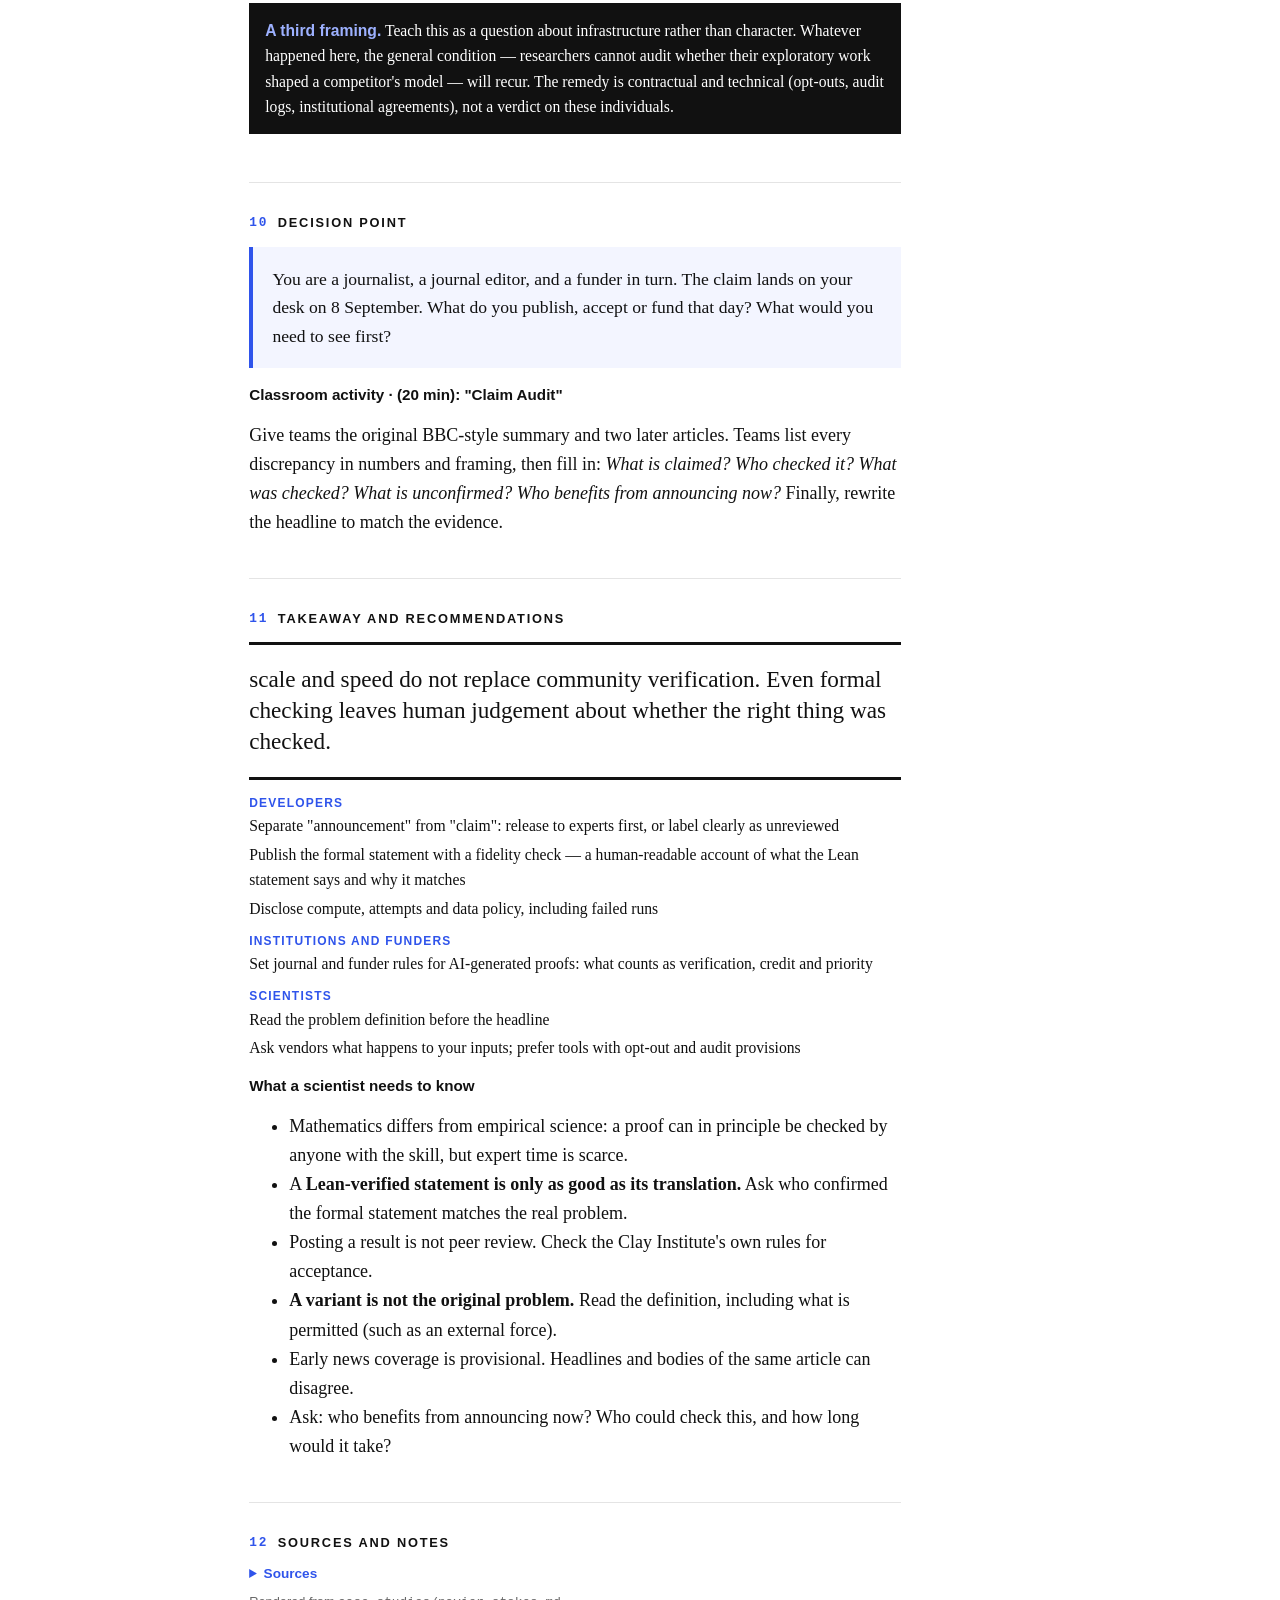
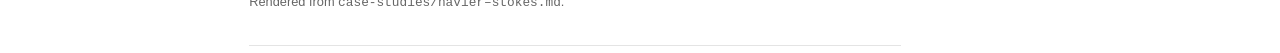
==== commit f063cd00: "Add index links to case views Co-authored-by: Copilot App <223556219+Copilot@users.noreply.github.co" ====
--- a/docs/dossier.html
+++ b/docs/dossier.html
@@ -17,6 +17,7 @@
 .topbar { position: sticky; top: 0; z-index: 30; background: rgba(255, 255, 255, .95); backdrop-filter: blur(6px); border-bottom: 1px solid var(--ink); display: flex; align-items: center; gap: 1rem; padding: .55rem 1.2rem; font-family: var(--sans); font-size: .8rem; flex-wrap: wrap; }
 .topbar a { text-decoration: none; font-weight: 700; }
 .topbar .sp { flex: 1; }
+.topbar .index-link { order: 1; white-space: nowrap; }
 .depth { display: inline-flex; border: 1.5px solid var(--ink); border-radius: 999px; overflow: hidden; }
 .depth button { border: 0; background: none; padding: .35rem .9rem; font-weight: 700; font-size: .8rem; color: var(--ink); }
 .depth button[aria-pressed="true"] { background: var(--ink); color: #fff; }
@@ -123,6 +124,11 @@
 
 @media (max-width: 1180px) { .layout { grid-template-columns: minmax(0, 700px) 300px; } .toc { display: none; } }
 @media (max-width: 860px) {
+  .topbar { gap: .4rem; padding-inline: .7rem; }
+  .topbar .depth button { padding-inline: .6rem; }
+  .topbar .depth-hint { order: 1; }
+  .topbar .switch { order: 2; flex-basis: 100%; }
+  .topbar .index-link { order: 0; }
   .layout { grid-template-columns: minmax(0, 1fr); }
   .card { position: fixed; inset: auto 0 0 0; top: auto; max-height: 70vh; background: #fff; border-top: 2px solid var(--ink); padding: 1rem 1.2rem; transform: translateY(100%); transition: transform .3s; z-index: 40; }
   .card.open { transform: none; }
@@ -142,7 +148,7 @@
   <span class="depth-hint" id="dhint"></span>
   <span class="sp"></span>
   <span class="switch" id="switch"></span>
-
+  <a class="index-link" href="index.html">All cases</a>
 </div>
 <div class="layout">
   <nav class="toc" id="toc" aria-label="Contents"></nav>
